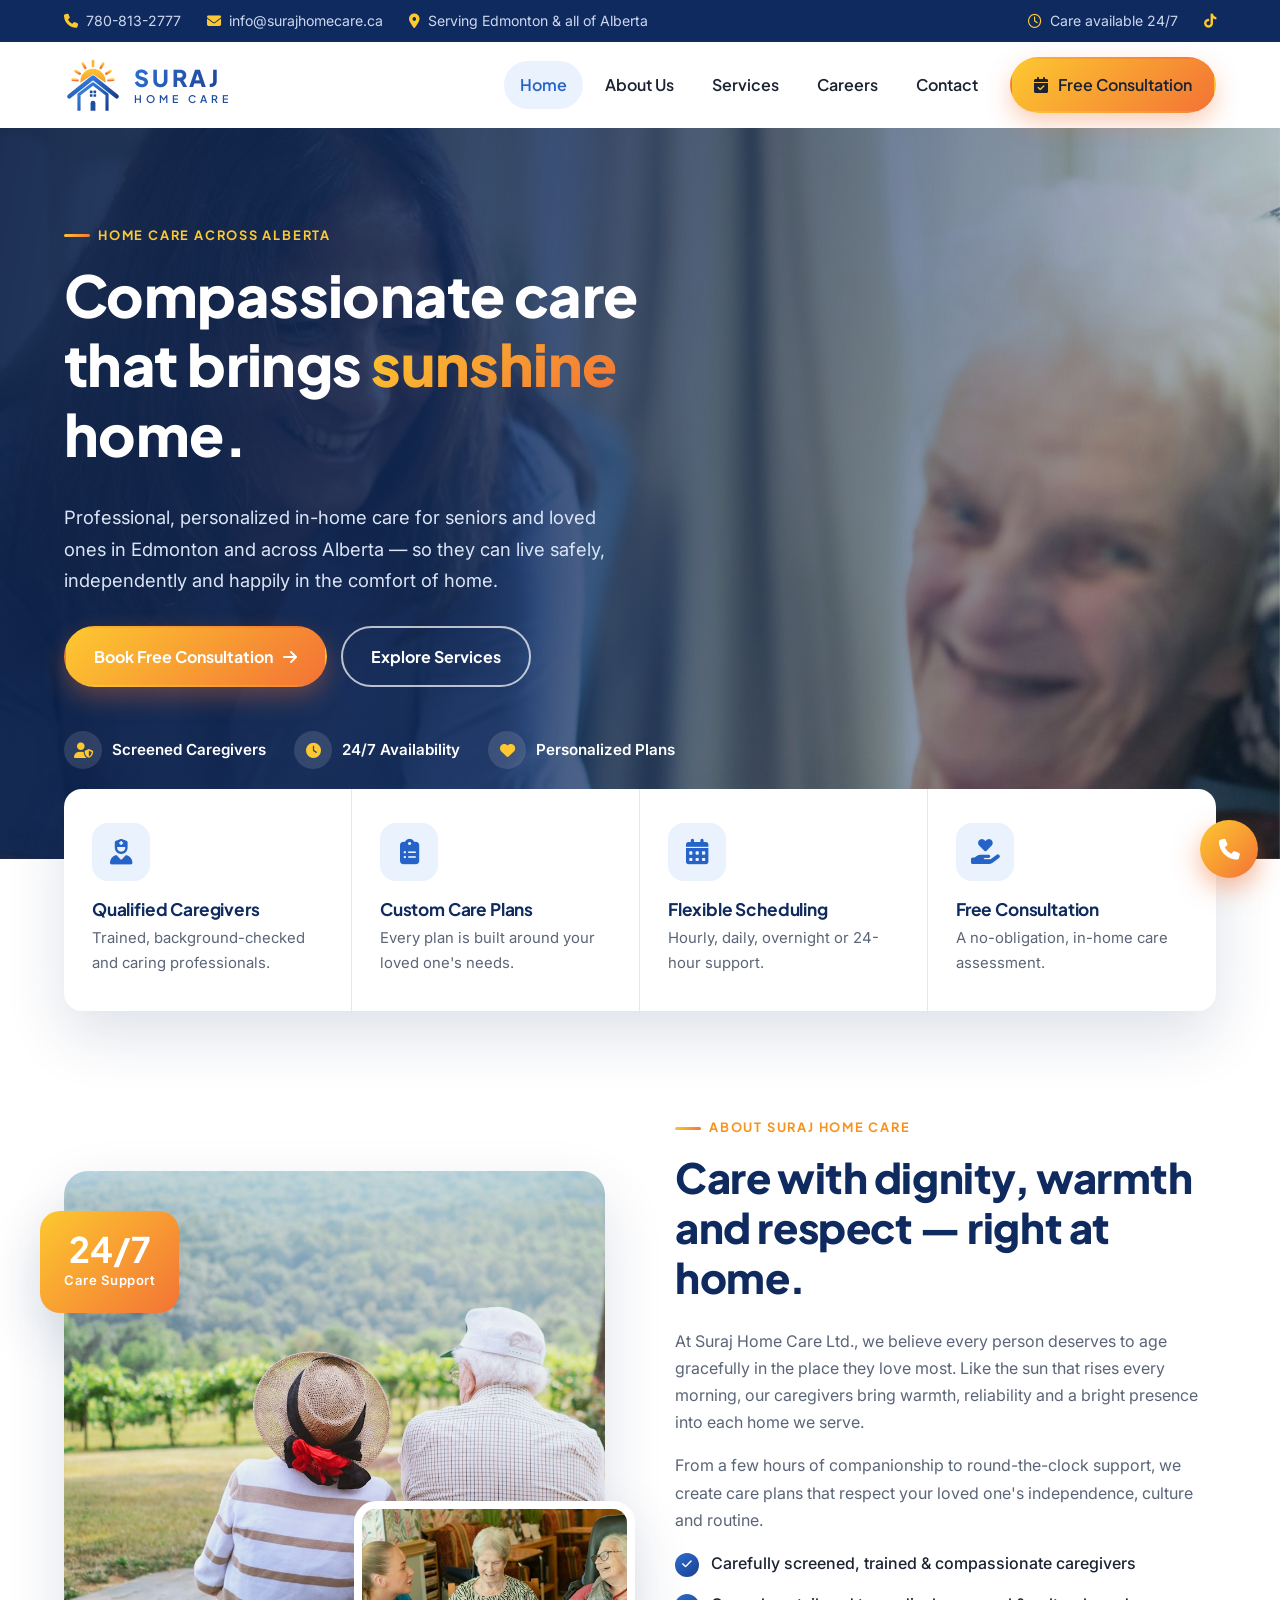
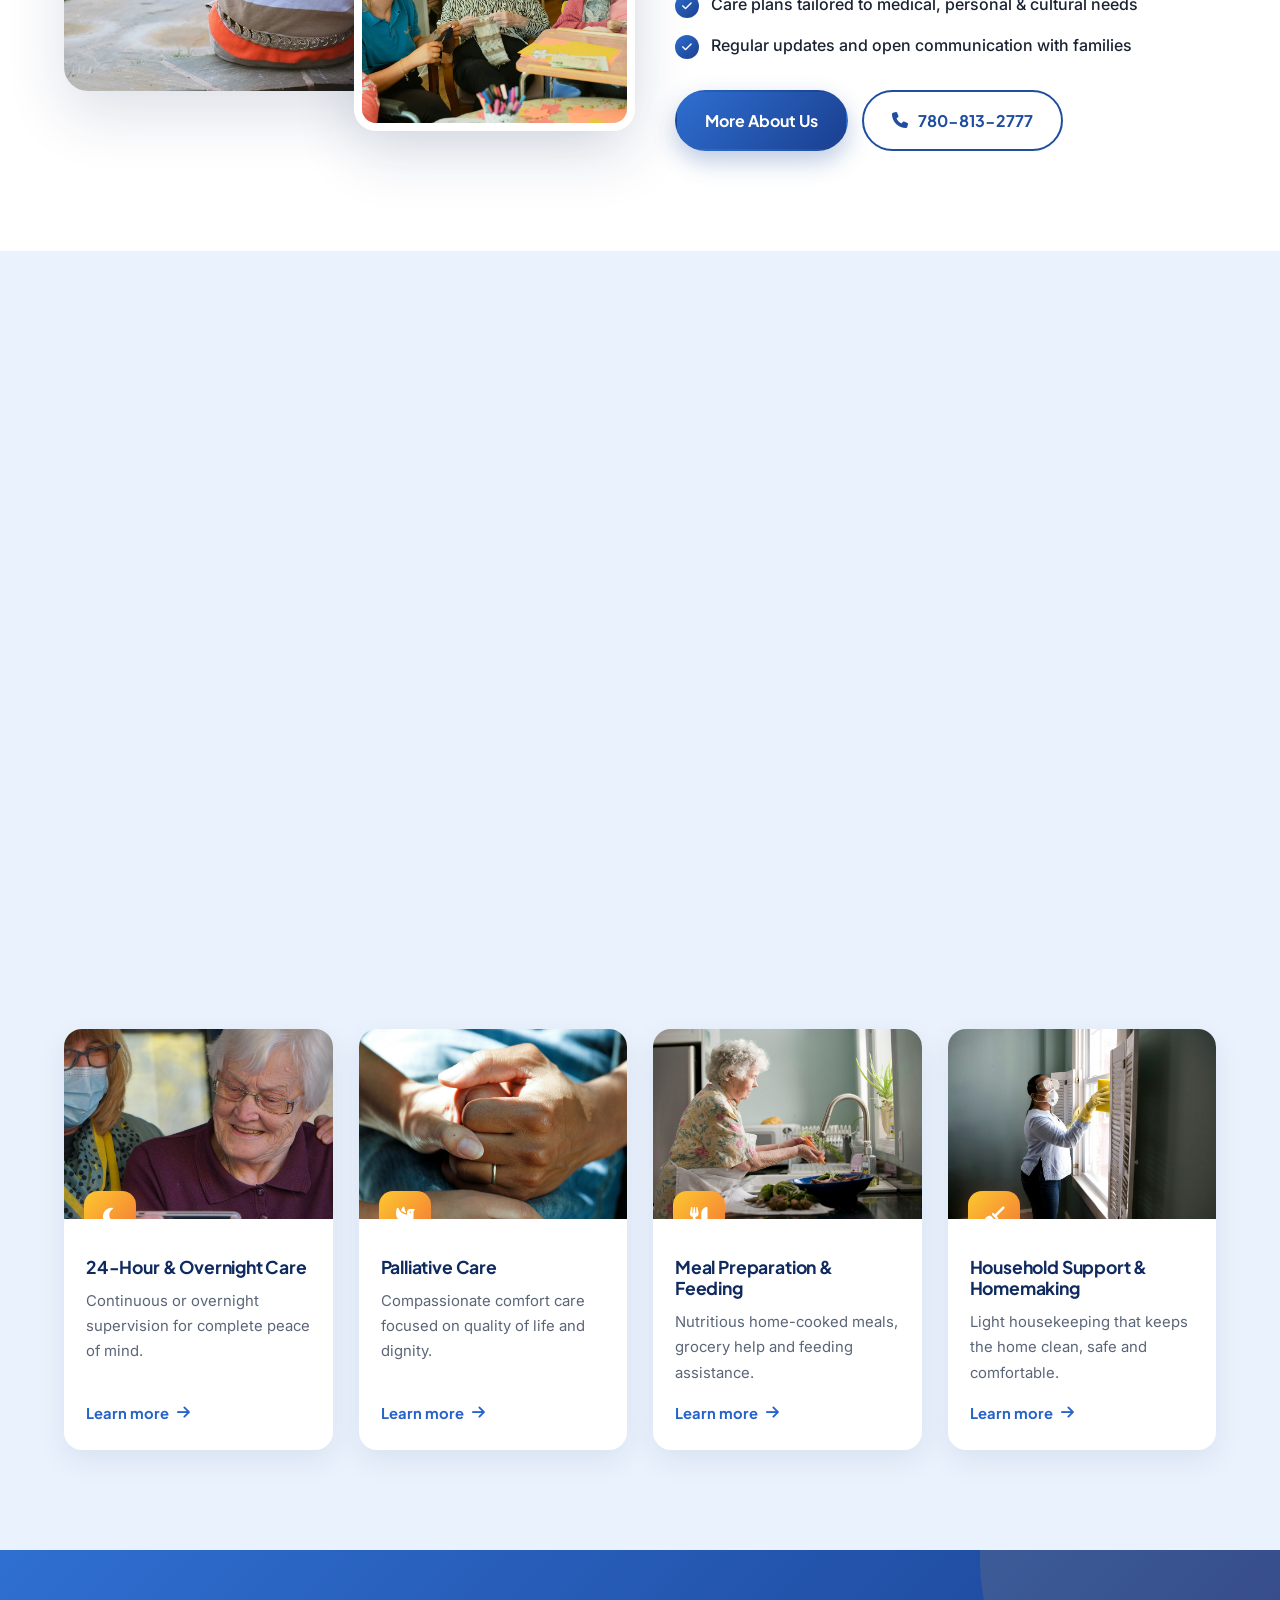
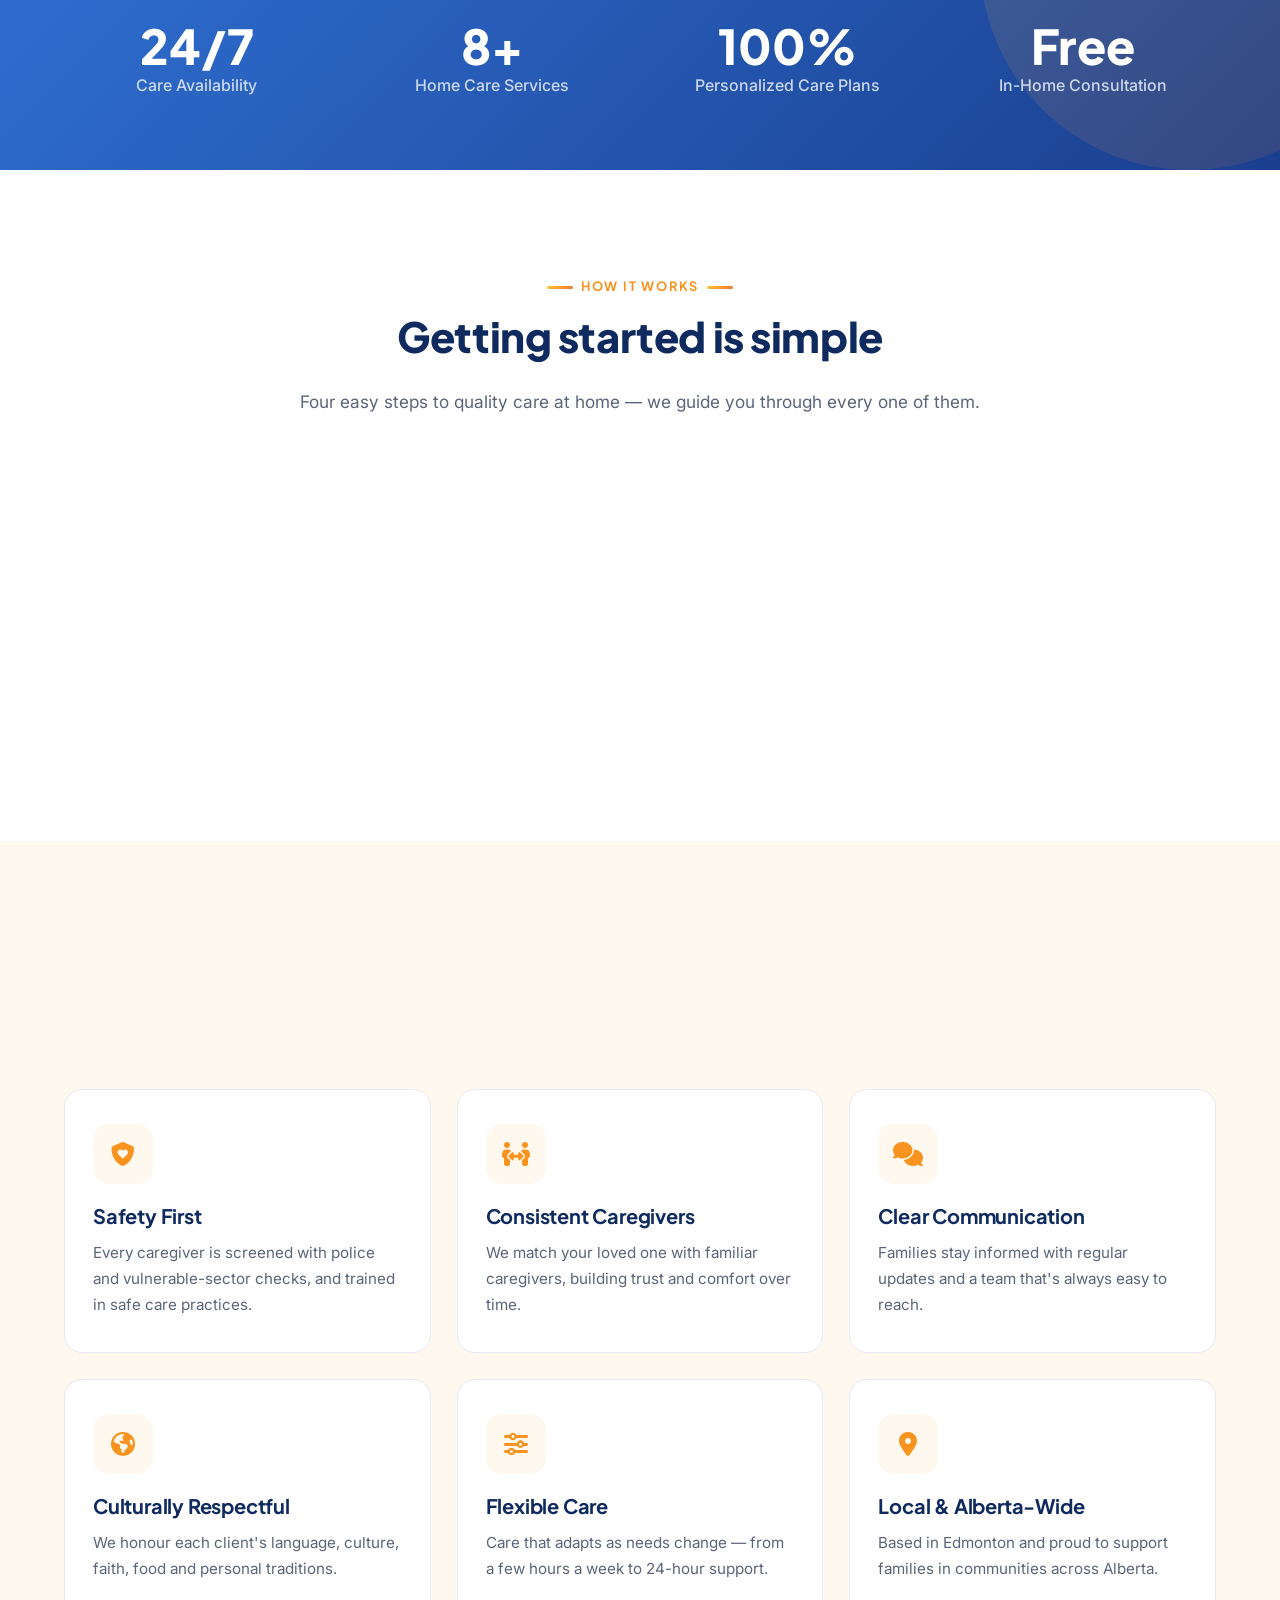
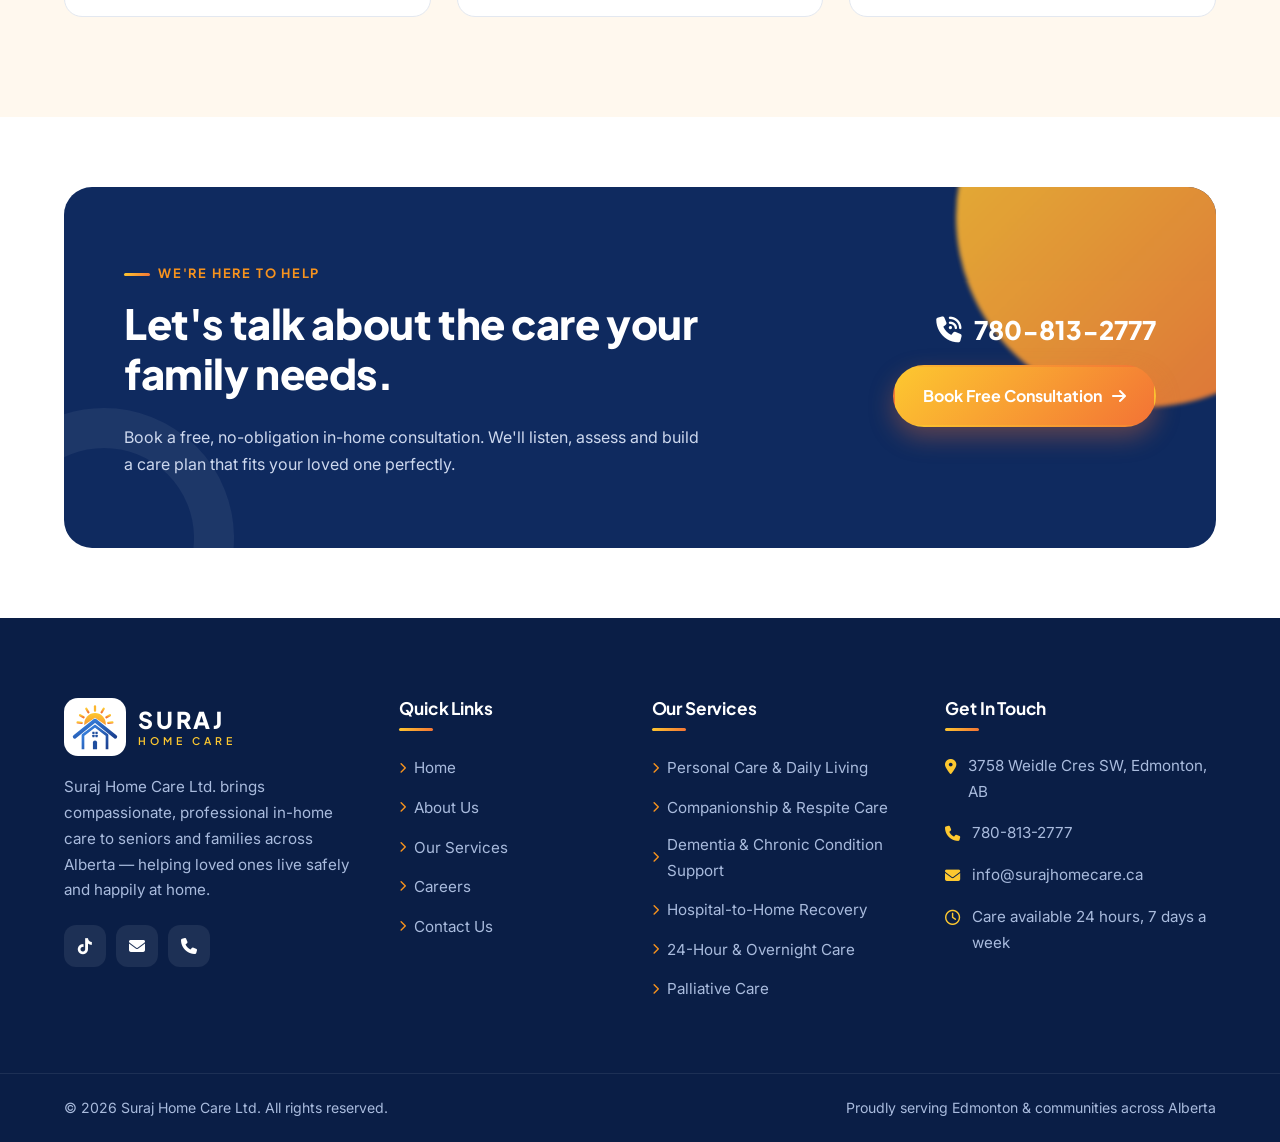
==== index.html @ 62af6d9b "Add Suraj Home Care 5-page static website Home, About, Services, Careers and Contact pages, shared C" ====
<!DOCTYPE html>
<html lang="en">
<head>
  <meta charset="UTF-8">
  <meta name="viewport" content="width=device-width, initial-scale=1.0">
  <title>Suraj Home Care Ltd. | Trusted In-Home Care in Edmonton & Alberta</title>
  <meta name="description" content="Suraj Home Care Ltd. provides compassionate, professional in-home care across Edmonton and Alberta — personal care, companionship, dementia care, overnight care, palliative care and more.">
  <meta name="theme-color" content="#1F4E9E">
  <link rel="icon" type="image/svg+xml" href="images/logo-icon.svg">
  <link rel="preconnect" href="https://fonts.googleapis.com">
  <link rel="preconnect" href="https://fonts.gstatic.com" crossorigin>
  <link href="https://fonts.googleapis.com/css2?family=Inter:wght@400;500;600&family=Plus+Jakarta+Sans:wght@500;600;700;800&display=swap" rel="stylesheet">
  <link rel="stylesheet" href="https://cdnjs.cloudflare.com/ajax/libs/font-awesome/6.5.1/css/all.min.css">
  <link rel="stylesheet" href="css/style.css">
</head>
<body>
<div class="topbar">
  <div class="container">
    <div class="topbar-info">
      <a href="tel:+17808132777"><i class="fa-solid fa-phone"></i> 780-813-2777</a>
      <a href="mailto:info@surajhomecare.ca"><i class="fa-solid fa-envelope"></i> info@surajhomecare.ca</a>
      <span class="topbar-hide"><i class="fa-solid fa-location-dot"></i> Serving Edmonton &amp; all of Alberta</span>
    </div>
    <div class="topbar-info topbar-hide">
      <span><i class="fa-regular fa-clock"></i> Care available 24/7</span>
      <a href="https://www.tiktok.com/@surajhomecare" target="_blank" rel="noopener" aria-label="TikTok"><i class="fa-brands fa-tiktok"></i></a>
    </div>
  </div>
</div>

<header class="header">
  <div class="container">
    <a href="index.html" class="brand" aria-label="Suraj Home Care - Home">
      <img src="images/logo-icon.svg" alt="Suraj Home Care logo">
      <span class="brand-text"><strong>SURAJ</strong><small>HOME CARE</small></span>
    </a>
    <nav class="nav" aria-label="Main navigation">
      <a href="index.html" class="active">Home</a>
      <a href="about.html">About Us</a>
      <a href="services.html">Services</a>
      <a href="careers.html">Careers</a>
      <a href="contact.html">Contact</a>
      <a href="contact.html#consult" class="btn btn-primary"><i class="fa-solid fa-calendar-check"></i> Free Consultation</a>
    </nav>
    <button class="menu-toggle" aria-label="Open menu" aria-expanded="false"><i class="fa-solid fa-bars"></i></button>
  </div>
</header>

<section class="hero">
  <div class="hero-bg" style="background-image:url('images/hero.jpg')"></div>
  <div class="container">
    <div class="hero-content">
      <span class="eyebrow">Home Care Across Alberta</span>
      <h1>Compassionate care that brings <span>sunshine</span> home.</h1>
      <p>Professional, personalized in-home care for seniors and loved ones in Edmonton and across Alberta — so they can live safely, independently and happily in the comfort of home.</p>
      <div class="hero-actions">
        <a href="contact.html#consult" class="btn btn-primary">Book Free Consultation <i class="fa-solid fa-arrow-right"></i></a>
        <a href="services.html" class="btn btn-outline">Explore Services</a>
      </div>
      <div class="hero-badges">
        <div><i class="fa-solid fa-user-shield"></i> Screened Caregivers</div>
        <div><i class="fa-solid fa-clock"></i> 24/7 Availability</div>
        <div><i class="fa-solid fa-heart"></i> Personalized Plans</div>
      </div>
    </div>
  </div>
</section>

<section class="feature-strip">
  <div class="container">
    <div class="feature-grid reveal">
      <div class="feature"><i class="fa-solid fa-user-nurse"></i><h3>Qualified Caregivers</h3><p>Trained, background-checked and caring professionals.</p></div>
      <div class="feature"><i class="fa-solid fa-clipboard-list"></i><h3>Custom Care Plans</h3><p>Every plan is built around your loved one's needs.</p></div>
      <div class="feature"><i class="fa-solid fa-calendar-days"></i><h3>Flexible Scheduling</h3><p>Hourly, daily, overnight or 24-hour support.</p></div>
      <div class="feature"><i class="fa-solid fa-hand-holding-heart"></i><h3>Free Consultation</h3><p>A no-obligation, in-home care assessment.</p></div>
    </div>
  </div>
</section>

<section class="section">
  <div class="container split">
    <div class="split-media reveal">
      <img src="images/about-couple.jpg" alt="Senior couple enjoying time outdoors" loading="lazy">
      <img src="images/companionship.jpg" alt="Caregiver sharing an activity with seniors" class="img-small" loading="lazy">
      <div class="exp-badge"><strong>24/7</strong><span>Care Support</span></div>
    </div>
    <div class="reveal">
      <span class="eyebrow">About Suraj Home Care</span>
      <h2>Care with dignity, warmth and respect — right at home.</h2>
      <p>At Suraj Home Care Ltd., we believe every person deserves to age gracefully in the place they love most. Like the sun that rises every morning, our caregivers bring warmth, reliability and a bright presence into each home we serve.</p>
      <p>From a few hours of companionship to round-the-clock support, we create care plans that respect your loved one's independence, culture and routine.</p>
      <ul class="checklist">
        <li><i class="fa-solid fa-check"></i> Carefully screened, trained &amp; compassionate caregivers</li>
        <li><i class="fa-solid fa-check"></i> Care plans tailored to medical, personal &amp; cultural needs</li>
        <li><i class="fa-solid fa-check"></i> Regular updates and open communication with families</li>
      </ul>
      <div class="split-actions">
        <a href="about.html" class="btn btn-blue">More About Us</a>
        <a href="tel:+17808132777" class="btn btn-ghost"><i class="fa-solid fa-phone"></i> 780-813-2777</a>
      </div>
    </div>
  </div>
</section>

<section class="section bg-sky">
  <div class="container">
    <div class="section-head reveal">
      <span class="eyebrow">What We Offer</span>
      <h2>Complete home care services</h2>
      <p>Whatever stage of life or level of support your family needs, our team provides professional, heartfelt care across Alberta.</p>
    </div>
    <div class="services-grid">
      <article class="service-card reveal">
        <div class="thumb"><img src="images/personal-care.jpg" alt="Personal Care &amp; Daily Living" loading="lazy"><span class="icon"><i class="fa-solid fa-hand-holding-heart"></i></span></div>
        <div class="body">
          <h3>Personal Care &amp; Daily Living</h3>
          <p>Respectful help with bathing, dressing, grooming, mobility and everyday routines.</p>
          <a href="services.html#personal-care" class="link-arrow">Learn more <i class="fa-solid fa-arrow-right"></i></a>
        </div>
      </article>
      <article class="service-card reveal">
        <div class="thumb"><img src="images/companionship.jpg" alt="Companionship &amp; Respite Care" loading="lazy"><span class="icon"><i class="fa-solid fa-people-roof"></i></span></div>
        <div class="body">
          <h3>Companionship &amp; Respite Care</h3>
          <p>Warm, friendly company for seniors and scheduled breaks for family caregivers.</p>
          <a href="services.html#companionship" class="link-arrow">Learn more <i class="fa-solid fa-arrow-right"></i></a>
        </div>
      </article>
      <article class="service-card reveal">
        <div class="thumb"><img src="images/dementia-care.jpg" alt="Dementia &amp; Chronic Condition Support" loading="lazy"><span class="icon"><i class="fa-solid fa-brain"></i></span></div>
        <div class="body">
          <h3>Dementia &amp; Chronic Condition Support</h3>
          <p>Structured, patient support for memory loss and ongoing illnesses.</p>
          <a href="services.html#dementia-care" class="link-arrow">Learn more <i class="fa-solid fa-arrow-right"></i></a>
        </div>
      </article>
      <article class="service-card reveal">
        <div class="thumb"><img src="images/hospital-to-home.jpg" alt="Hospital-to-Home Recovery" loading="lazy"><span class="icon"><i class="fa-solid fa-house-medical"></i></span></div>
        <div class="body">
          <h3>Hospital-to-Home Recovery</h3>
          <p>A safe, supported transition home after a hospital stay or surgery.</p>
          <a href="services.html#hospital-to-home" class="link-arrow">Learn more <i class="fa-solid fa-arrow-right"></i></a>
        </div>
      </article>
      <article class="service-card reveal">
        <div class="thumb"><img src="images/overnight-care.jpg" alt="24-Hour &amp; Overnight Care" loading="lazy"><span class="icon"><i class="fa-solid fa-moon"></i></span></div>
        <div class="body">
          <h3>24-Hour &amp; Overnight Care</h3>
          <p>Continuous or overnight supervision for complete peace of mind.</p>
          <a href="services.html#overnight-care" class="link-arrow">Learn more <i class="fa-solid fa-arrow-right"></i></a>
        </div>
      </article>
      <article class="service-card reveal">
        <div class="thumb"><img src="images/palliative-care.jpg" alt="Palliative Care" loading="lazy"><span class="icon"><i class="fa-solid fa-dove"></i></span></div>
        <div class="body">
          <h3>Palliative Care</h3>
          <p>Compassionate comfort care focused on quality of life and dignity.</p>
          <a href="services.html#palliative-care" class="link-arrow">Learn more <i class="fa-solid fa-arrow-right"></i></a>
        </div>
      </article>
      <article class="service-card reveal">
        <div class="thumb"><img src="images/meal-preparation.jpg" alt="Meal Preparation &amp; Feeding" loading="lazy"><span class="icon"><i class="fa-solid fa-utensils"></i></span></div>
        <div class="body">
          <h3>Meal Preparation &amp; Feeding</h3>
          <p>Nutritious home-cooked meals, grocery help and feeding assistance.</p>
          <a href="services.html#meal-preparation" class="link-arrow">Learn more <i class="fa-solid fa-arrow-right"></i></a>
        </div>
      </article>
      <article class="service-card reveal">
        <div class="thumb"><img src="images/homemaking.jpg" alt="Household Support &amp; Homemaking" loading="lazy"><span class="icon"><i class="fa-solid fa-broom"></i></span></div>
        <div class="body">
          <h3>Household Support &amp; Homemaking</h3>
          <p>Light housekeeping that keeps the home clean, safe and comfortable.</p>
          <a href="services.html#homemaking" class="link-arrow">Learn more <i class="fa-solid fa-arrow-right"></i></a>
        </div>
      </article>
    </div>
  </div>
</section>

<section class="section-sm stats">
  <div class="container stats-grid">
    <div class="stat reveal"><strong data-count="24" data-suffix="/7">24/7</strong><span>Care Availability</span></div>
    <div class="stat reveal"><strong data-count="8" data-suffix="+">8+</strong><span>Home Care Services</span></div>
    <div class="stat reveal"><strong data-count="100" data-suffix="%">100%</strong><span>Personalized Care Plans</span></div>
    <div class="stat reveal"><strong>Free</strong><span>In-Home Consultation</span></div>
  </div>
</section>

<section class="section">
  <div class="container">
    <div class="section-head reveal">
      <span class="eyebrow">How It Works</span>
      <h2>Getting started is simple</h2>
      <p>Four easy steps to quality care at home — we guide you through every one of them.</p>
    </div>
    <div class="steps">
      <div class="step reveal"><i class="fa-solid fa-phone-volume"></i><h3>Contact Us</h3><p>Call or send a message. We'll answer your questions and learn about your needs.</p></div>
      <div class="step reveal"><i class="fa-solid fa-house-user"></i><h3>Free Assessment</h3><p>We visit your home for a free consultation and care needs assessment.</p></div>
      <div class="step reveal"><i class="fa-solid fa-file-medical"></i><h3>Personal Care Plan</h3><p>We design a plan and match a caregiver who suits your loved one.</p></div>
      <div class="step reveal"><i class="fa-solid fa-heart-pulse"></i><h3>Care Begins</h3><p>Care starts on your schedule, with ongoing check-ins and updates.</p></div>
    </div>
  </div>
</section>

<section class="section bg-cream">
  <div class="container">
    <div class="section-head reveal">
      <span class="eyebrow">Why Families Choose Us</span>
      <h2>Our promise to every family</h2>
    </div>
    <div class="card-grid">
      <div class="value-card reveal"><i class="fa-solid fa-shield-heart"></i><h3>Safety First</h3><p>Every caregiver is screened with police and vulnerable-sector checks, and trained in safe care practices.</p></div>
      <div class="value-card reveal"><i class="fa-solid fa-people-arrows"></i><h3>Consistent Caregivers</h3><p>We match your loved one with familiar caregivers, building trust and comfort over time.</p></div>
      <div class="value-card reveal"><i class="fa-solid fa-comments"></i><h3>Clear Communication</h3><p>Families stay informed with regular updates and a team that's always easy to reach.</p></div>
      <div class="value-card reveal"><i class="fa-solid fa-earth-americas"></i><h3>Culturally Respectful</h3><p>We honour each client's language, culture, faith, food and personal traditions.</p></div>
      <div class="value-card reveal"><i class="fa-solid fa-sliders"></i><h3>Flexible Care</h3><p>Care that adapts as needs change — from a few hours a week to 24-hour support.</p></div>
      <div class="value-card reveal"><i class="fa-solid fa-location-dot"></i><h3>Local &amp; Alberta-Wide</h3><p>Based in Edmonton and proud to support families in communities across Alberta.</p></div>
    </div>
  </div>
</section>

<section class="section-sm">
  <div class="container">
    <div class="cta reveal">
      <div>
        <span class="eyebrow">We're here to help</span>
        <h2>Let's talk about the care your family needs.</h2>
        <p>Book a free, no-obligation in-home consultation. We'll listen, assess and build a care plan that fits your loved one perfectly.</p>
      </div>
      <div class="cta-actions">
        <a href="tel:+17808132777" class="cta-phone"><i class="fa-solid fa-phone-volume"></i> 780-813-2777</a>
        <a href="contact.html#consult" class="btn btn-primary">Book Free Consultation <i class="fa-solid fa-arrow-right"></i></a>
      </div>
    </div>
  </div>
</section>

<footer class="footer">
  <div class="container footer-grid">
    <div>
      <a href="index.html" class="brand">
        <img src="images/logo-icon.svg" alt="Suraj Home Care logo">
        <span class="brand-text"><strong>SURAJ</strong><small>HOME CARE</small></span>
      </a>
      <p>Suraj Home Care Ltd. brings compassionate, professional in-home care to seniors and families across Alberta — helping loved ones live safely and happily at home.</p>
      <div class="socials">
        <a href="https://www.tiktok.com/@surajhomecare" target="_blank" rel="noopener" aria-label="Follow us on TikTok"><i class="fa-brands fa-tiktok"></i></a>
        <a href="mailto:info@surajhomecare.ca" aria-label="Email us"><i class="fa-solid fa-envelope"></i></a>
        <a href="tel:+17808132777" aria-label="Call us"><i class="fa-solid fa-phone"></i></a>
      </div>
    </div>
    <div>
      <h4>Quick Links</h4>
      <ul class="footer-links">
        <li><a href="index.html"><i class="fa-solid fa-chevron-right"></i> Home</a></li>
        <li><a href="about.html"><i class="fa-solid fa-chevron-right"></i> About Us</a></li>
        <li><a href="services.html"><i class="fa-solid fa-chevron-right"></i> Our Services</a></li>
        <li><a href="careers.html"><i class="fa-solid fa-chevron-right"></i> Careers</a></li>
        <li><a href="contact.html"><i class="fa-solid fa-chevron-right"></i> Contact Us</a></li>
      </ul>
    </div>
    <div>
      <h4>Our Services</h4>
      <ul class="footer-links">
          <li><a href="services.html#personal-care"><i class="fa-solid fa-chevron-right"></i> Personal Care &amp; Daily Living</a></li>
          <li><a href="services.html#companionship"><i class="fa-solid fa-chevron-right"></i> Companionship &amp; Respite Care</a></li>
          <li><a href="services.html#dementia-care"><i class="fa-solid fa-chevron-right"></i> Dementia &amp; Chronic Condition Support</a></li>
          <li><a href="services.html#hospital-to-home"><i class="fa-solid fa-chevron-right"></i> Hospital-to-Home Recovery</a></li>
          <li><a href="services.html#overnight-care"><i class="fa-solid fa-chevron-right"></i> 24-Hour &amp; Overnight Care</a></li>
          <li><a href="services.html#palliative-care"><i class="fa-solid fa-chevron-right"></i> Palliative Care</a></li>
      </ul>
    </div>
    <div>
      <h4>Get In Touch</h4>
      <ul class="footer-contact">
        <li><i class="fa-solid fa-location-dot"></i><span>3758 Weidle Cres SW, Edmonton, AB</span></li>
        <li><i class="fa-solid fa-phone"></i><a href="tel:+17808132777">780-813-2777</a></li>
        <li><i class="fa-solid fa-envelope"></i><a href="mailto:info@surajhomecare.ca">info@surajhomecare.ca</a></li>
        <li><i class="fa-regular fa-clock"></i><span>Care available 24 hours, 7 days a week</span></li>
      </ul>
    </div>
  </div>
  <div class="footer-bottom">
    <div class="container">
      <span>&copy; <span data-year>2026</span> Suraj Home Care Ltd. All rights reserved.</span>
      <span>Proudly serving Edmonton &amp; communities across Alberta</span>
    </div>
  </div>
</footer>

<a href="tel:+17808132777" class="float-call" aria-label="Call Suraj Home Care"><i class="fa-solid fa-phone"></i></a>
<button class="to-top" aria-label="Back to top"><i class="fa-solid fa-arrow-up"></i></button>
<script src="js/main.js"></script>
</body>
</html>
---- css/style.css ----
/* ==========================================================
   Suraj Home Care Ltd. — Main Stylesheet
   ========================================================== */
:root {
  --navy: #0F2A5F;
  --blue: #1F4E9E;
  --blue-600: #2563C9;
  --blue-400: #3B8BEB;
  --sky: #EAF2FD;
  --sun: #F7931E;
  --sun-light: #FDC830;
  --cream: #FFF8EE;
  --ink: #1B2333;
  --muted: #5B6578;
  --line: #E3E8F0;
  --white: #ffffff;
  --radius: 18px;
  --radius-sm: 10px;
  --shadow: 0 10px 30px rgba(15, 42, 95, .08);
  --shadow-lg: 0 24px 60px rgba(15, 42, 95, .14);
  --grad-blue: linear-gradient(135deg, #2F6FD1 0%, #1A3F8F 100%);
  --grad-sun: linear-gradient(135deg, #FDC830 0%, #F37335 100%);
  --font-head: "Plus Jakarta Sans", "Segoe UI", system-ui, sans-serif;
  --font-body: "Inter", "Segoe UI", system-ui, sans-serif;
  --container: 1200px;
}

*, *::before, *::after { box-sizing: border-box; }
html { scroll-behavior: smooth; }
body {
  margin: 0;
  font-family: var(--font-body);
  font-size: 16px;
  line-height: 1.7;
  color: var(--ink);
  background: var(--white);
  -webkit-font-smoothing: antialiased;
  overflow-x: hidden;
}
img { max-width: 100%; display: block; }
a { color: var(--blue-600); text-decoration: none; transition: color .2s; }
a:hover { color: var(--sun); }
h1, h2, h3, h4 { font-family: var(--font-head); color: var(--navy); line-height: 1.2; margin: 0 0 .6em; letter-spacing: -.01em; }
h1 { font-size: clamp(2.2rem, 5vw, 3.6rem); font-weight: 800; }
h2 { font-size: clamp(1.8rem, 3.5vw, 2.6rem); font-weight: 800; }
h3 { font-size: 1.25rem; font-weight: 700; }
p { margin: 0 0 1em; color: var(--muted); }
ul { padding: 0; margin: 0; list-style: none; }

.container { width: 100%; max-width: var(--container); margin: 0 auto; padding: 0 24px; }
.section { padding: 100px 0; }
.section-sm { padding: 70px 0; }
.bg-sky { background: var(--sky); }
.bg-cream { background: var(--cream); }
.text-center { text-align: center; }

.eyebrow {
  display: inline-flex; align-items: center; gap: 8px;
  font-family: var(--font-head); font-weight: 700; font-size: .8rem;
  letter-spacing: .14em; text-transform: uppercase; color: var(--sun);
  margin-bottom: 14px;
}
.eyebrow::before { content: ""; width: 26px; height: 3px; border-radius: 3px; background: var(--grad-sun); }
.section-head { max-width: 720px; margin: 0 auto 56px; text-align: center; }
.section-head .eyebrow::after { content: ""; width: 26px; height: 3px; border-radius: 3px; background: var(--grad-sun); }
.section-head p { font-size: 1.08rem; }

/* ---------- Buttons ---------- */
.btn {
  display: inline-flex; align-items: center; justify-content: center; gap: 10px;
  font-family: var(--font-head); font-weight: 700; font-size: 1rem;
  padding: 15px 28px; border-radius: 50px; border: 2px solid transparent;
  cursor: pointer; transition: transform .2s, box-shadow .2s, background .2s, color .2s;
  white-space: nowrap;
}
.btn:hover { transform: translateY(-2px); }
.btn-primary { background: var(--grad-sun); color: #fff; box-shadow: 0 10px 24px rgba(243, 115, 53, .35); }
.btn-primary:hover { color: #fff; box-shadow: 0 14px 30px rgba(243, 115, 53, .45); }
.btn-blue { background: var(--grad-blue); color: #fff; box-shadow: 0 10px 24px rgba(31, 78, 158, .3); }
.btn-blue:hover { color: #fff; }
.btn-outline { border-color: rgba(255,255,255,.7); color: #fff; }
.btn-outline:hover { background: #fff; color: var(--navy); }
.btn-ghost { border-color: var(--blue); color: var(--blue); }
.btn-ghost:hover { background: var(--blue); color: #fff; }

/* ---------- Top bar ---------- */
.topbar { background: var(--navy); color: #cdd8ee; font-size: .88rem; }
.topbar .container { display: flex; justify-content: space-between; align-items: center; min-height: 42px; gap: 16px; }
.topbar a { color: #cdd8ee; }
.topbar a:hover { color: var(--sun-light); }
.topbar-info { display: flex; gap: 26px; flex-wrap: wrap; }
.topbar-info span, .topbar-info a { display: inline-flex; align-items: center; gap: 8px; }
.topbar i { color: var(--sun-light); }

/* ---------- Header ---------- */
.header { position: sticky; top: 0; z-index: 100; background: rgba(255,255,255,.96); backdrop-filter: blur(10px); transition: box-shadow .3s; }
.header.scrolled { box-shadow: 0 6px 24px rgba(15, 42, 95, .08); }
.header .container { display: flex; align-items: center; justify-content: space-between; height: 86px; gap: 20px; }
.brand { display: flex; align-items: center; gap: 12px; }
.brand img { width: 58px; height: 54px; }
.brand-text { display: flex; flex-direction: column; line-height: 1; }
.brand-text strong { font-family: var(--font-head); font-weight: 800; font-size: 1.45rem; letter-spacing: .12em; background: var(--grad-blue); -webkit-background-clip: text; background-clip: text; color: transparent; }
.brand-text small { font-family: var(--font-head); font-weight: 600; font-size: .66rem; letter-spacing: .38em; color: var(--blue); margin-top: 5px; }

.nav { display: flex; align-items: center; gap: 6px; }
.nav a { font-family: var(--font-head); font-weight: 600; color: var(--ink); padding: 10px 16px; border-radius: 40px; position: relative; }
.nav a:hover { color: var(--blue-600); }
.nav a.active { color: var(--blue-600); background: var(--sky); }
.nav .btn { margin-left: 10px; padding: 12px 22px; }
.nav .btn:hover { color: #fff; }
.menu-toggle { display: none; background: none; border: 0; width: 46px; height: 46px; border-radius: 12px; cursor: pointer; color: var(--navy); font-size: 1.4rem; }

/* ---------- Hero ---------- */
.hero { position: relative; min-height: 680px; display: flex; align-items: center; color: #fff; overflow: hidden; }
.hero-bg { position: absolute; inset: 0; background-size: cover; background-position: center 30%; transform: scale(1.05); animation: heroZoom 18s ease-out forwards; }
@keyframes heroZoom { to { transform: scale(1); } }
.hero::after { content: ""; position: absolute; inset: 0; background: linear-gradient(100deg, rgba(10, 30, 70, .92) 0%, rgba(15, 42, 95, .78) 42%, rgba(15, 42, 95, .15) 100%); }
.hero .container { position: relative; z-index: 2; }
.hero-content { max-width: 640px; padding: 90px 0; }
.hero h1 { color: #fff; }
.hero h1 span { background: var(--grad-sun); -webkit-background-clip: text; background-clip: text; color: transparent; }
.hero p { color: #dbe5f7; font-size: 1.15rem; max-width: 560px; }
.hero .eyebrow { color: var(--sun-light); }
.hero-actions { display: flex; gap: 14px; flex-wrap: wrap; margin-top: 30px; }
.hero-badges { display: flex; gap: 28px; flex-wrap: wrap; margin-top: 44px; }
.hero-badges div { display: flex; align-items: center; gap: 10px; font-weight: 600; color: #fff; font-size: .95rem; }
.hero-badges i { width: 38px; height: 38px; border-radius: 50%; display: grid; place-items: center; background: rgba(255,255,255,.12); color: var(--sun-light); }

/* ---------- Page banner ---------- */
.page-banner { position: relative; padding: 120px 0 100px; color: #fff; text-align: center; overflow: hidden; }
.page-banner .hero-bg { animation: none; transform: none; }
.page-banner::after { content: ""; position: absolute; inset: 0; background: linear-gradient(135deg, rgba(10, 30, 70, .9), rgba(31, 78, 158, .75)); }
.page-banner .container { position: relative; z-index: 2; }
.page-banner h1 { color: #fff; margin-bottom: 14px; }
.page-banner p { color: #dbe5f7; max-width: 640px; margin: 0 auto; font-size: 1.1rem; }
.crumbs { display: inline-flex; gap: 10px; margin-top: 22px; padding: 8px 20px; border-radius: 40px; background: rgba(255,255,255,.1); font-size: .9rem; color: #dbe5f7; }
.crumbs a { color: var(--sun-light); }

/* ---------- Feature strip ---------- */
.feature-strip { margin-top: -70px; position: relative; z-index: 5; }
.feature-grid { display: grid; grid-template-columns: repeat(4, 1fr); background: #fff; border-radius: var(--radius); box-shadow: var(--shadow-lg); overflow: hidden; }
.feature { padding: 34px 28px; border-right: 1px solid var(--line); transition: background .3s; }
.feature:last-child { border-right: 0; }
.feature:hover { background: var(--sky); }
.feature i { font-size: 1.6rem; width: 58px; height: 58px; border-radius: 16px; display: grid; place-items: center; background: var(--sky); color: var(--blue-600); margin-bottom: 18px; transition: .3s; }
.feature:hover i { background: var(--grad-sun); color: #fff; }
.feature h3 { font-size: 1.08rem; margin-bottom: 6px; }
.feature p { font-size: .93rem; margin: 0; }

/* ---------- Split / about ---------- */
.split { display: grid; grid-template-columns: 1fr 1fr; gap: 70px; align-items: center; }
.split-media { position: relative; }
.split-media img { border-radius: 24px; width: 100%; height: 520px; object-fit: cover; box-shadow: var(--shadow-lg); }
.split-media .img-small { position: absolute; right: -30px; bottom: -40px; width: 52%; height: 230px; border: 8px solid #fff; border-radius: 22px; }
.exp-badge { position: absolute; left: -24px; top: 40px; background: var(--grad-sun); color: #fff; border-radius: 20px; padding: 20px 24px; box-shadow: var(--shadow-lg); text-align: center; }
.exp-badge strong { display: block; font-family: var(--font-head); font-size: 2.2rem; line-height: 1; }
.exp-badge span { font-size: .82rem; font-weight: 600; letter-spacing: .04em; }
.checklist li { display: flex; gap: 12px; align-items: flex-start; margin-bottom: 14px; color: var(--ink); font-weight: 500; }
.checklist i { color: #fff; background: var(--grad-blue); width: 24px; height: 24px; min-width: 24px; border-radius: 50%; display: grid; place-items: center; font-size: .7rem; margin-top: 3px; }
.split-actions { display: flex; gap: 14px; flex-wrap: wrap; margin-top: 30px; }

/* ---------- Service cards ---------- */
.services-grid { display: grid; grid-template-columns: repeat(4, 1fr); gap: 26px; }
.service-card { background: #fff; border-radius: var(--radius); overflow: hidden; box-shadow: var(--shadow); transition: transform .35s, box-shadow .35s; display: flex; flex-direction: column; }
.service-card:hover { transform: translateY(-8px); box-shadow: var(--shadow-lg); }
.service-card .thumb { position: relative; height: 190px; overflow: hidden; }
.service-card .thumb img { width: 100%; height: 100%; object-fit: cover; transition: transform .6s; }
.service-card:hover .thumb img { transform: scale(1.08); }
.service-card .icon { position: absolute; left: 20px; bottom: -24px; width: 52px; height: 52px; border-radius: 14px; background: var(--grad-sun); color: #fff; display: grid; place-items: center; font-size: 1.25rem; box-shadow: 0 8px 20px rgba(243, 115, 53, .4); }
.service-card .body { padding: 38px 22px 24px; flex: 1; display: flex; flex-direction: column; }
.service-card h3 { font-size: 1.1rem; }
.service-card p { font-size: .93rem; flex: 1; }
.link-arrow { font-family: var(--font-head); font-weight: 700; font-size: .92rem; display: inline-flex; align-items: center; gap: 8px; }
.link-arrow i { transition: transform .2s; }
.link-arrow:hover i { transform: translateX(4px); }

/* ---------- Detailed services ---------- */
.service-detail { display: grid; grid-template-columns: 1fr 1fr; gap: 60px; align-items: center; padding: 60px 0; border-bottom: 1px solid var(--line); scroll-margin-top: 110px; }
.service-detail:last-child { border-bottom: 0; }
.service-detail:nth-child(even) .sd-media { order: 2; }
.sd-media img { width: 100%; height: 400px; object-fit: cover; border-radius: 22px; box-shadow: var(--shadow-lg); }
.sd-num { font-family: var(--font-head); font-weight: 800; font-size: .85rem; color: var(--sun); letter-spacing: .12em; }
.sd-icon { width: 60px; height: 60px; border-radius: 16px; background: var(--sky); color: var(--blue-600); display: grid; place-items: center; font-size: 1.5rem; margin: 10px 0 18px; }
.two-col { display: grid; grid-template-columns: 1fr 1fr; gap: 4px 20px; margin-top: 18px; }
.two-col li { font-size: .95rem; }
.service-nav { display: flex; flex-wrap: wrap; gap: 10px; justify-content: center; }
.service-nav a { padding: 10px 18px; border-radius: 40px; background: #fff; border: 1px solid var(--line); color: var(--navy); font-weight: 600; font-size: .9rem; font-family: var(--font-head); }
.service-nav a:hover { border-color: var(--sun); color: var(--sun); }

/* ---------- Steps ---------- */
.steps { display: grid; grid-template-columns: repeat(4, 1fr); gap: 26px; counter-reset: step; }
.step { position: relative; background: #fff; padding: 36px 26px 30px; border-radius: var(--radius); box-shadow: var(--shadow); text-align: center; }
.step::before { counter-increment: step; content: "0" counter(step); position: absolute; top: 18px; right: 22px; font-family: var(--font-head); font-weight: 800; font-size: 2.4rem; color: var(--sky); line-height: 1; }
.step i { width: 70px; height: 70px; border-radius: 50%; background: var(--grad-blue); color: #fff; display: grid; place-items: center; font-size: 1.5rem; margin: 0 auto 20px; box-shadow: 0 10px 24px rgba(31, 78, 158, .3); }
.step p { font-size: .94rem; margin: 0; }

/* ---------- Stats ---------- */
.stats { background: var(--grad-blue); color: #fff; position: relative; overflow: hidden; }
.stats::before { content: ""; position: absolute; width: 420px; height: 420px; border-radius: 50%; background: var(--grad-sun); opacity: .12; top: -200px; right: -120px; }
.stats-grid { display: grid; grid-template-columns: repeat(4, 1fr); gap: 30px; text-align: center; position: relative; }
.stat strong { display: block; font-family: var(--font-head); font-size: 3rem; font-weight: 800; line-height: 1.1; color: #fff; }
.stat span { color: #cdd8ee; font-weight: 500; }

/* ---------- Testimonials ---------- */
.testi-grid { display: grid; grid-template-columns: repeat(3, 1fr); gap: 26px; }
.testi { background: #fff; border-radius: var(--radius); padding: 34px 30px; box-shadow: var(--shadow); position: relative; }
.testi .quote { position: absolute; top: 26px; right: 28px; font-size: 2.4rem; color: var(--sky); }
.stars { color: var(--sun); margin-bottom: 14px; letter-spacing: 2px; }
.testi p { color: var(--ink); font-style: italic; }
.testi-person { display: flex; align-items: center; gap: 14px; margin-top: 20px; }
.avatar { width: 50px; height: 50px; border-radius: 50%; background: var(--grad-blue); color: #fff; display: grid; place-items: center; font-family: var(--font-head); font-weight: 700; }
.testi-person strong { display: block; font-family: var(--font-head); color: var(--navy); }
.testi-person small { color: var(--muted); }

/* ---------- CTA ---------- */
.cta { position: relative; border-radius: 28px; overflow: hidden; padding: 70px 60px; background: var(--navy); color: #fff; display: grid; grid-template-columns: 1.4fr 1fr; gap: 40px; align-items: center; }
.cta::before { content: ""; position: absolute; width: 380px; height: 380px; border-radius: 50%; background: var(--grad-sun); opacity: .9; right: -120px; top: -160px; filter: blur(2px); }
.cta::after { content: ""; position: absolute; width: 260px; height: 260px; border-radius: 50%; border: 40px solid rgba(255,255,255,.06); left: -90px; bottom: -120px; }
.cta > * { position: relative; z-index: 2; }
.cta h2 { color: #fff; }
.cta p { color: #cdd8ee; margin: 0; }
.cta-actions { display: flex; flex-direction: column; gap: 14px; align-items: flex-end; }
.cta-phone { font-family: var(--font-head); font-size: 1.6rem; font-weight: 800; color: #fff; display: flex; align-items: center; gap: 12px; }
.cta-phone:hover { color: var(--sun-light); }

/* ---------- Values / cards ---------- */
.card-grid { display: grid; grid-template-columns: repeat(3, 1fr); gap: 26px; }
.value-card { background: #fff; border: 1px solid var(--line); border-radius: var(--radius); padding: 34px 28px; transition: .3s; }
.value-card:hover { border-color: transparent; box-shadow: var(--shadow-lg); transform: translateY(-6px); }
.value-card i { font-size: 1.5rem; width: 60px; height: 60px; border-radius: 16px; display: grid; place-items: center; background: var(--cream); color: var(--sun); margin-bottom: 20px; }
.value-card p { margin: 0; font-size: .95rem; }

.mv-grid { display: grid; grid-template-columns: 1fr 1fr; gap: 26px; }
.mv-card { border-radius: var(--radius); padding: 44px 40px; color: #fff; background: var(--grad-blue); }
.mv-card.sun { background: var(--grad-sun); }
.mv-card h3 { color: #fff; font-size: 1.5rem; display: flex; align-items: center; gap: 14px; }
.mv-card p { color: rgba(255,255,255,.9); margin: 0; font-size: 1.05rem; }

/* ---------- Area tags ---------- */
.area-tags { display: flex; flex-wrap: wrap; gap: 12px; justify-content: center; }
.area-tags span { padding: 10px 20px; border-radius: 40px; background: #fff; box-shadow: var(--shadow); font-weight: 600; color: var(--navy); font-family: var(--font-head); font-size: .95rem; display: inline-flex; align-items: center; gap: 8px; }
.area-tags i { color: var(--sun); }

/* ---------- FAQ ---------- */
.faq { max-width: 860px; margin: 0 auto; }
.faq details { background: #fff; border-radius: 14px; margin-bottom: 14px; box-shadow: var(--shadow); overflow: hidden; }
.faq summary { padding: 22px 26px; font-family: var(--font-head); font-weight: 700; color: var(--navy); cursor: pointer; list-style: none; display: flex; justify-content: space-between; align-items: center; gap: 16px; }
.faq summary::-webkit-details-marker { display: none; }
.faq summary::after { content: "+"; font-size: 1.5rem; color: var(--sun); transition: transform .3s; }
.faq details[open] summary::after { transform: rotate(45deg); }
.faq details p { padding: 0 26px 22px; margin: 0; }

/* ---------- Careers ---------- */
.job-grid { display: grid; grid-template-columns: repeat(3, 1fr); gap: 24px; }
.job { background: #fff; border-radius: var(--radius); padding: 30px; box-shadow: var(--shadow); border-top: 4px solid var(--blue-600); display: flex; flex-direction: column; }
.job:nth-child(2) { border-top-color: var(--sun); }
.job-meta { display: flex; flex-wrap: wrap; gap: 8px; margin: 4px 0 16px; }
.job-meta span { font-size: .78rem; font-weight: 600; padding: 5px 12px; border-radius: 30px; background: var(--sky); color: var(--blue); }
.job p { font-size: .94rem; flex: 1; }
.req { margin: 6px 0 20px; }
.req li { font-size: .9rem; color: var(--muted); padding-left: 20px; position: relative; margin-bottom: 6px; }
.req li::before { content: ""; position: absolute; left: 0; top: 10px; width: 8px; height: 8px; border-radius: 50%; background: var(--sun); }

/* ---------- Forms ---------- */
.form-card { background: #fff; border-radius: 24px; padding: 44px; box-shadow: var(--shadow-lg); }
.form-grid { display: grid; grid-template-columns: 1fr 1fr; gap: 18px; }
.form-grid .full { grid-column: 1 / -1; }
.field label { display: block; font-family: var(--font-head); font-weight: 600; font-size: .9rem; color: var(--navy); margin-bottom: 7px; }
.field label .req-star { color: var(--sun); }
.field input, .field select, .field textarea {
  width: 100%; font: inherit; font-size: .97rem; color: var(--ink);
  padding: 14px 16px; border: 1.5px solid var(--line); border-radius: 12px; background: #FAFBFD;
  transition: border-color .2s, box-shadow .2s, background .2s;
}
.field textarea { min-height: 130px; resize: vertical; }
.field input:focus, .field select:focus, .field textarea:focus { outline: none; border-color: var(--blue-400); background: #fff; box-shadow: 0 0 0 4px rgba(59, 139, 235, .15); }
.field input[type="file"] { padding: 11px; background: #fff; }
.check-row { display: flex; gap: 10px; align-items: flex-start; font-size: .9rem; color: var(--muted); }
.check-row input { margin-top: 5px; accent-color: var(--blue-600); }
.form-note { font-size: .85rem; color: var(--muted); margin-top: 14px; }
.form-success { display: none; margin-top: 18px; padding: 16px 18px; border-radius: 12px; background: #E8F7EE; color: #1E6B3A; font-weight: 600; }
.form-success.show { display: block; }

.contact-grid { display: grid; grid-template-columns: 1fr 1.4fr; gap: 40px; align-items: start; }
.info-card { background: var(--grad-blue); color: #fff; border-radius: 24px; padding: 44px 36px; position: relative; overflow: hidden; }
.info-card::after { content: ""; position: absolute; width: 240px; height: 240px; border-radius: 50%; background: var(--grad-sun); opacity: .25; right: -90px; bottom: -90px; }
.info-card h3 { color: #fff; font-size: 1.5rem; }
.info-card > p { color: #cdd8ee; }
.info-item { display: flex; gap: 16px; margin-top: 26px; position: relative; z-index: 1; }
.info-item i { width: 50px; height: 50px; min-width: 50px; border-radius: 14px; background: rgba(255,255,255,.12); display: grid; place-items: center; color: var(--sun-light); font-size: 1.15rem; }
.info-item small { display: block; color: #a9bbdd; font-size: .82rem; text-transform: uppercase; letter-spacing: .1em; font-weight: 600; }
.info-item a, .info-item span { color: #fff; font-weight: 600; font-size: 1.05rem; }
.info-item a:hover { color: var(--sun-light); }
.map { border-radius: 24px; overflow: hidden; box-shadow: var(--shadow-lg); line-height: 0; }
.map iframe { width: 100%; height: 420px; border: 0; }

/* ---------- Footer ---------- */
.footer { background: #0A1E46; color: #a9bbdd; padding-top: 80px; }
.footer-grid { display: grid; grid-template-columns: 1.4fr 1fr 1.2fr 1.3fr; gap: 44px; padding-bottom: 60px; }
.footer .brand-text strong { background: none; color: #fff; -webkit-background-clip: initial; background-clip: initial; }
.footer .brand-text small { color: var(--sun-light); }
.footer .brand img { background: #fff; border-radius: 14px; padding: 6px; width: 62px; height: 58px; }
.footer p { color: #a9bbdd; font-size: .95rem; margin-top: 18px; }
.footer h4 { color: #fff; font-size: 1.08rem; margin-bottom: 22px; position: relative; padding-bottom: 12px; }
.footer h4::after { content: ""; position: absolute; left: 0; bottom: 0; width: 34px; height: 3px; border-radius: 3px; background: var(--grad-sun); }
.footer-links li { margin-bottom: 11px; }
.footer-links a { color: #a9bbdd; font-size: .95rem; display: inline-flex; align-items: center; gap: 8px; }
.footer-links a:hover { color: var(--sun-light); }
.footer-links a i { font-size: .7rem; color: var(--sun); }
.footer-contact li { display: flex; gap: 12px; margin-bottom: 16px; font-size: .95rem; }
.footer-contact i { color: var(--sun-light); margin-top: 6px; }
.footer-contact a { color: #a9bbdd; }
.footer-contact a:hover { color: var(--sun-light); }
.socials { display: flex; gap: 10px; margin-top: 22px; }
.socials a { width: 42px; height: 42px; border-radius: 12px; background: rgba(255,255,255,.08); color: #fff; display: grid; place-items: center; transition: .25s; }
.socials a:hover { background: var(--grad-sun); color: #fff; transform: translateY(-3px); }
.footer-bottom { border-top: 1px solid rgba(255,255,255,.08); padding: 22px 0; font-size: .88rem; }
.footer-bottom .container { display: flex; justify-content: space-between; gap: 14px; flex-wrap: wrap; }

/* ---------- Floating buttons ---------- */
.float-call { position: fixed; right: 22px; bottom: 22px; z-index: 90; width: 58px; height: 58px; border-radius: 50%; background: var(--grad-sun); color: #fff; display: grid; place-items: center; font-size: 1.3rem; box-shadow: 0 10px 26px rgba(243, 115, 53, .5); animation: pulse 2.4s infinite; }
.float-call:hover { color: #fff; }
@keyframes pulse { 0% { box-shadow: 0 0 0 0 rgba(243, 115, 53, .55); } 70% { box-shadow: 0 0 0 18px rgba(243, 115, 53, 0); } 100% { box-shadow: 0 0 0 0 rgba(243, 115, 53, 0); } }
.to-top { position: fixed; right: 30px; bottom: 92px; z-index: 90; width: 42px; height: 42px; border-radius: 12px; border: 0; background: var(--navy); color: #fff; cursor: pointer; opacity: 0; visibility: hidden; transition: .3s; }
.to-top.show { opacity: 1; visibility: visible; }

/* ---------- Reveal animation ---------- */
.reveal { opacity: 0; transform: translateY(30px); transition: opacity .8s ease, transform .8s ease; }
.reveal.in { opacity: 1; transform: none; }
@media (prefers-reduced-motion: reduce) {
  .reveal { opacity: 1; transform: none; transition: none; }
  .hero-bg, .float-call { animation: none; }
  html { scroll-behavior: auto; }
}

/* ---------- Responsive ---------- */
@media (max-width: 1100px) {
  .services-grid { grid-template-columns: repeat(2, 1fr); }
  .feature-grid { grid-template-columns: repeat(2, 1fr); }
  .feature:nth-child(2) { border-right: 0; }
  .feature:nth-child(-n+2) { border-bottom: 1px solid var(--line); }
  .steps, .stats-grid { grid-template-columns: repeat(2, 1fr); }
  .footer-grid { grid-template-columns: 1fr 1fr; }
}
@media (max-width: 960px) {
  .menu-toggle { display: grid; place-items: center; }
  .nav { position: fixed; top: 0; right: 0; height: 100vh; width: min(320px, 85vw); flex-direction: column; align-items: stretch; gap: 4px; padding: 100px 24px 30px; background: #fff; box-shadow: -10px 0 40px rgba(0,0,0,.15); transform: translateX(100%); transition: transform .35s ease; }
  .nav.open { transform: none; }
  .nav a { padding: 14px 18px; }
  .nav .btn { margin: 16px 0 0; }
  .menu-toggle { position: relative; z-index: 110; }
  .split, .service-detail, .contact-grid, .cta { grid-template-columns: 1fr; }
  .service-detail:nth-child(even) .sd-media { order: 0; }
  .split { gap: 80px; }
  .split-media .img-small { right: 10px; }
  .exp-badge { left: 10px; }
  .card-grid, .testi-grid, .job-grid { grid-template-columns: 1fr 1fr; }
  .cta { padding: 50px 36px; }
  .cta-actions { align-items: flex-start; }
  .topbar-hide { display: none !important; }
}
@media (max-width: 640px) {
  .section { padding: 70px 0; }
  .container { padding: 0 16px; }
  .topbar .container { justify-content: center; }
  .topbar-info { gap: 14px; justify-content: center; font-size: .8rem; }
  .header .container { height: 74px; }
  .brand img { width: 48px; height: 45px; }
  .brand-text strong { font-size: 1.2rem; }
  .hero { min-height: 600px; }
  .hero::after { background: linear-gradient(180deg, rgba(10, 30, 70, .85), rgba(15, 42, 95, .85)); }
  .hero-content { padding: 70px 0 110px; }
  .services-grid, .feature-grid, .steps, .card-grid, .testi-grid, .job-grid, .mv-grid, .form-grid, .two-col { grid-template-columns: 1fr; }
  .stats-grid { grid-template-columns: 1fr 1fr; }
  .stat strong { font-size: 2.3rem; }
  .feature { border-right: 0; border-bottom: 1px solid var(--line); }
  .feature:last-child { border-bottom: 0; }
  .split-media img { height: 380px; }
  .split-media .img-small { display: none; }
  .sd-media img { height: 260px; }
  .footer-grid { grid-template-columns: 1fr; }
  .form-card { padding: 28px 20px; }
  .cta { padding: 40px 24px; border-radius: 20px; }
  .cta-phone { font-size: 1.3rem; }
  .page-banner { padding: 90px 0 80px; }
  .btn { white-space: normal; }
}
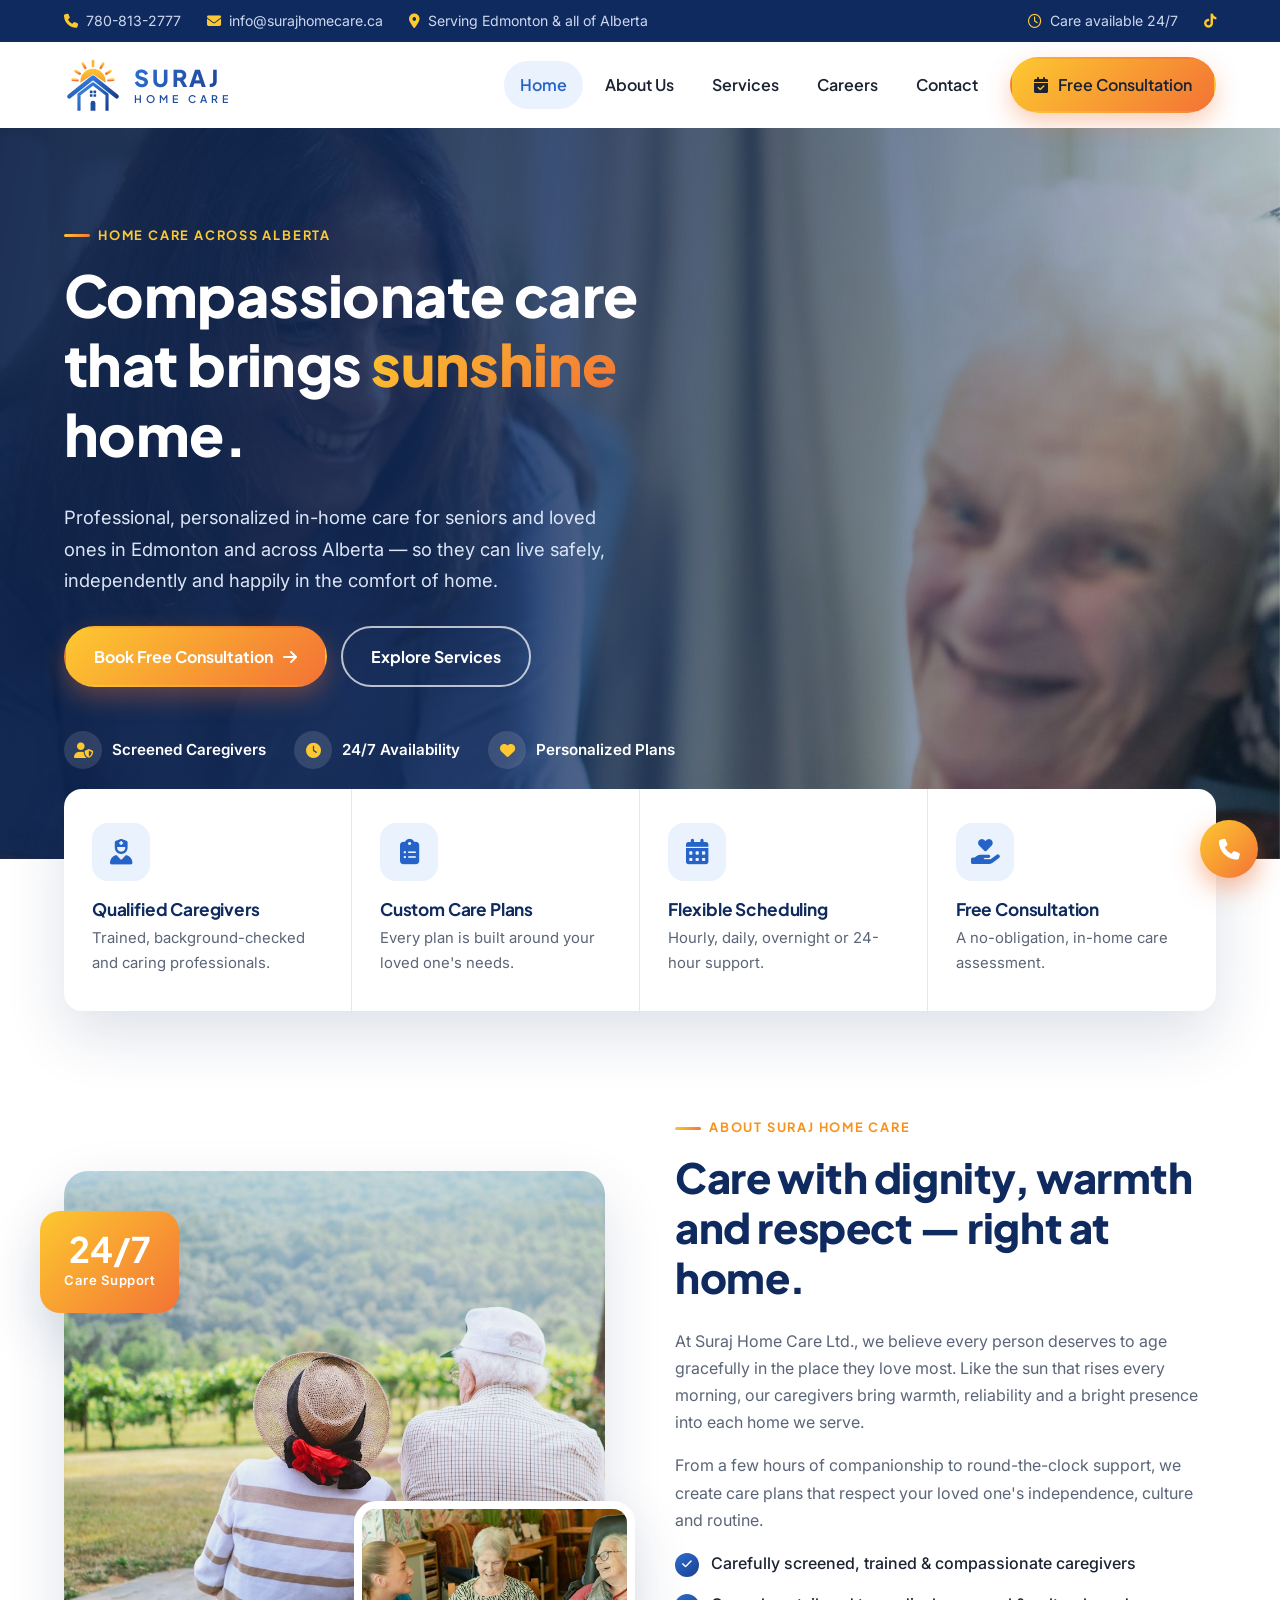
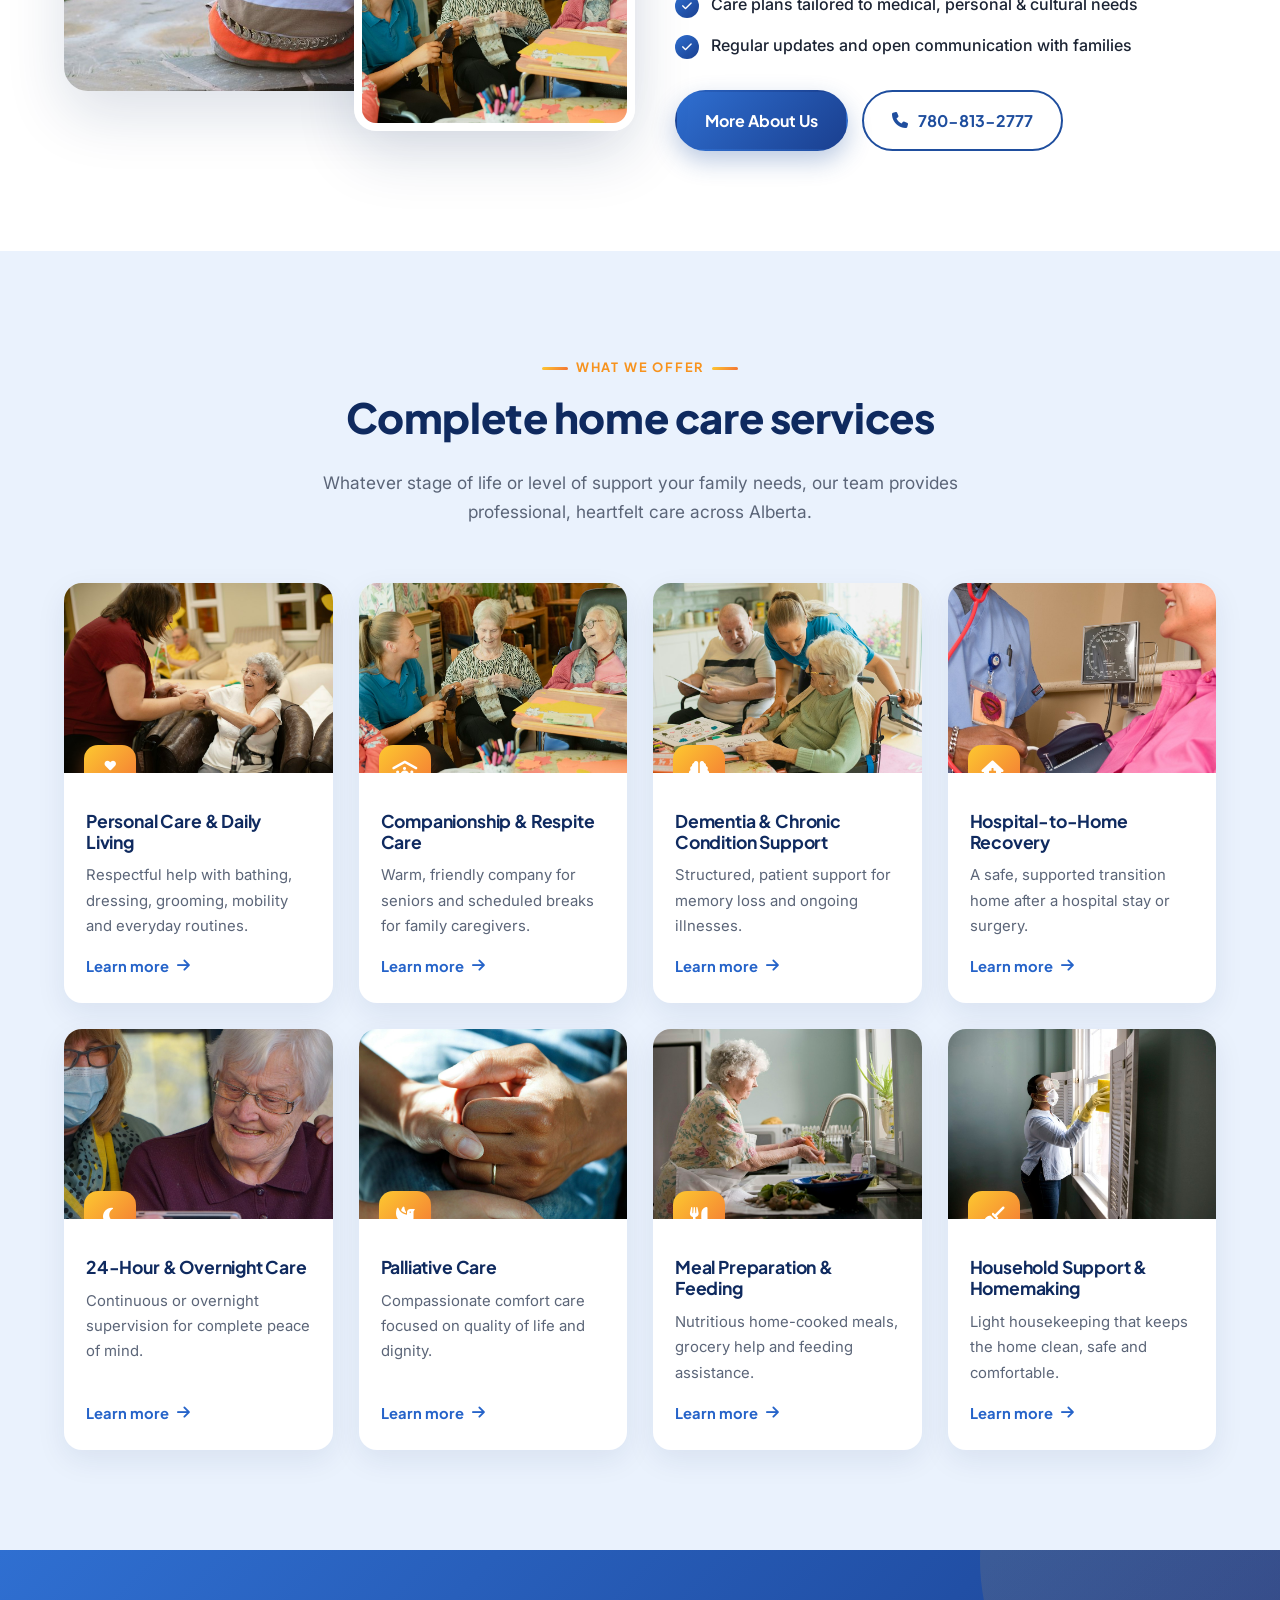
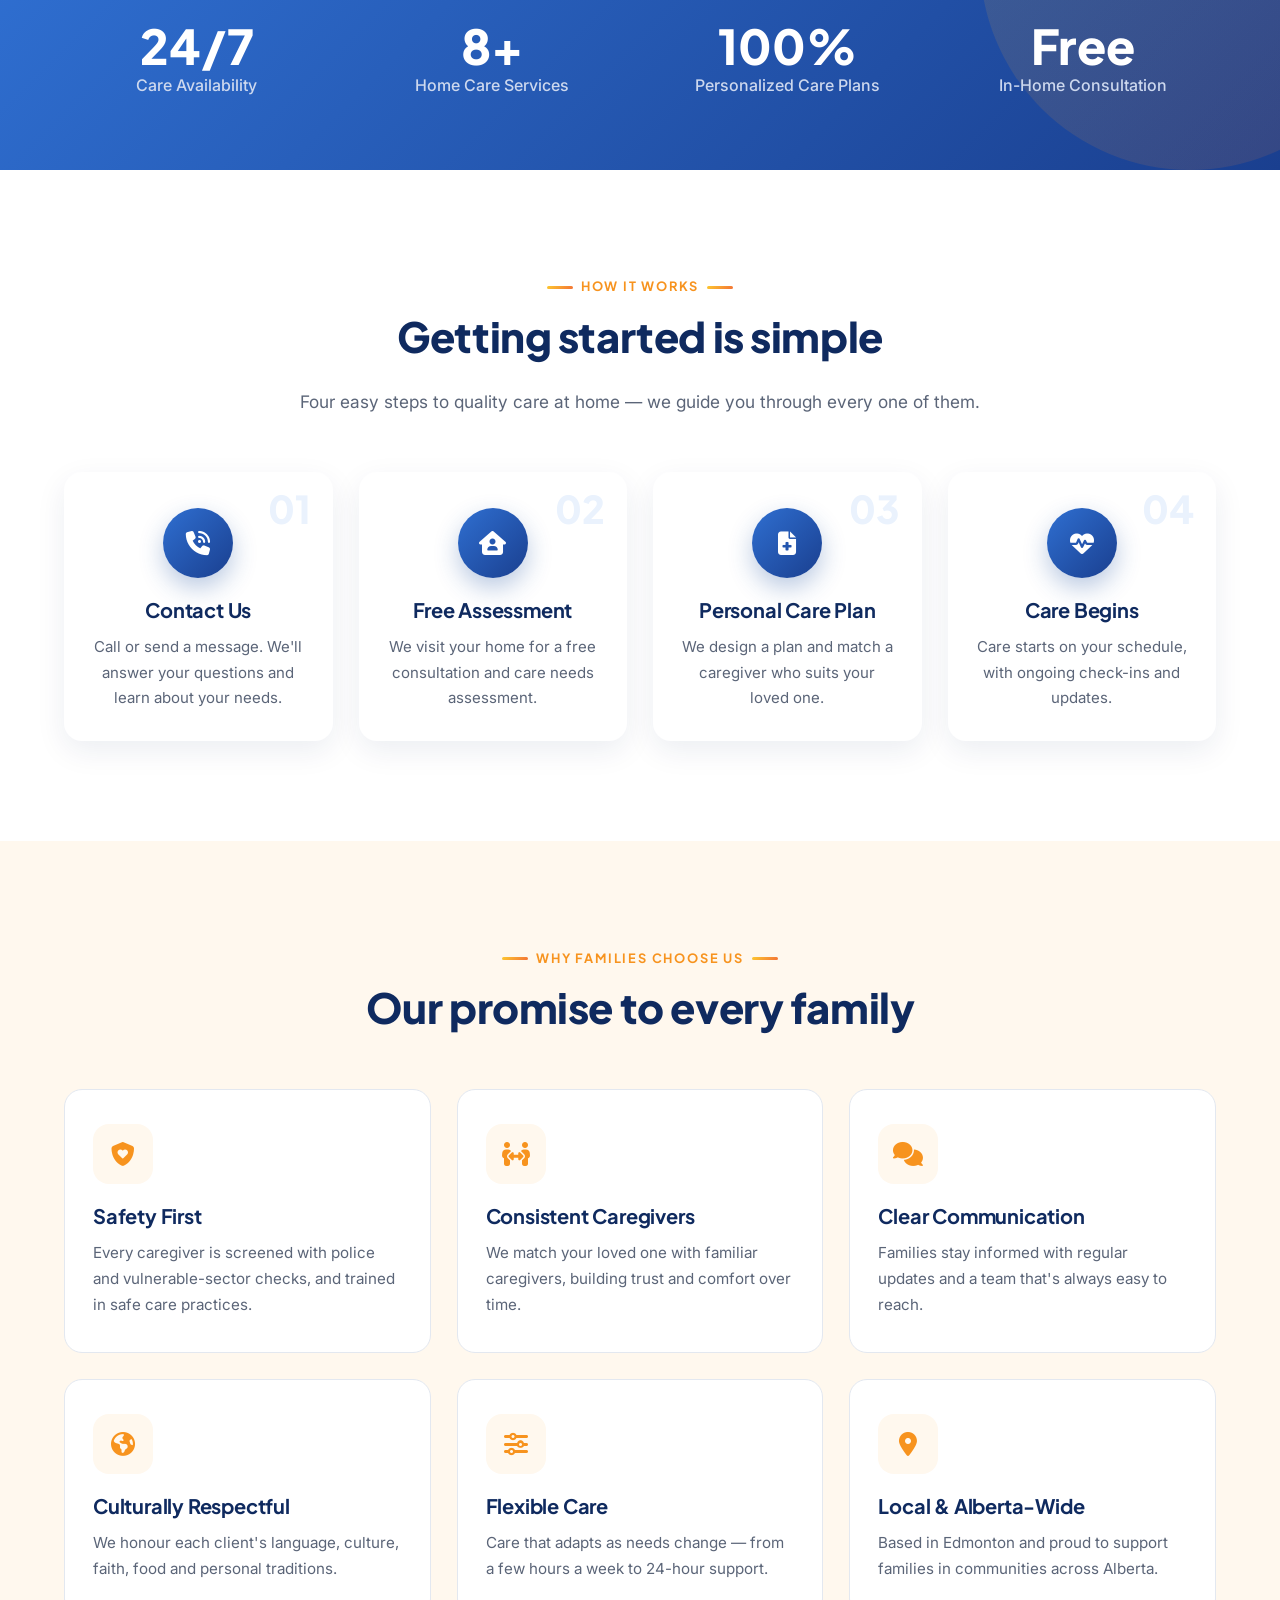
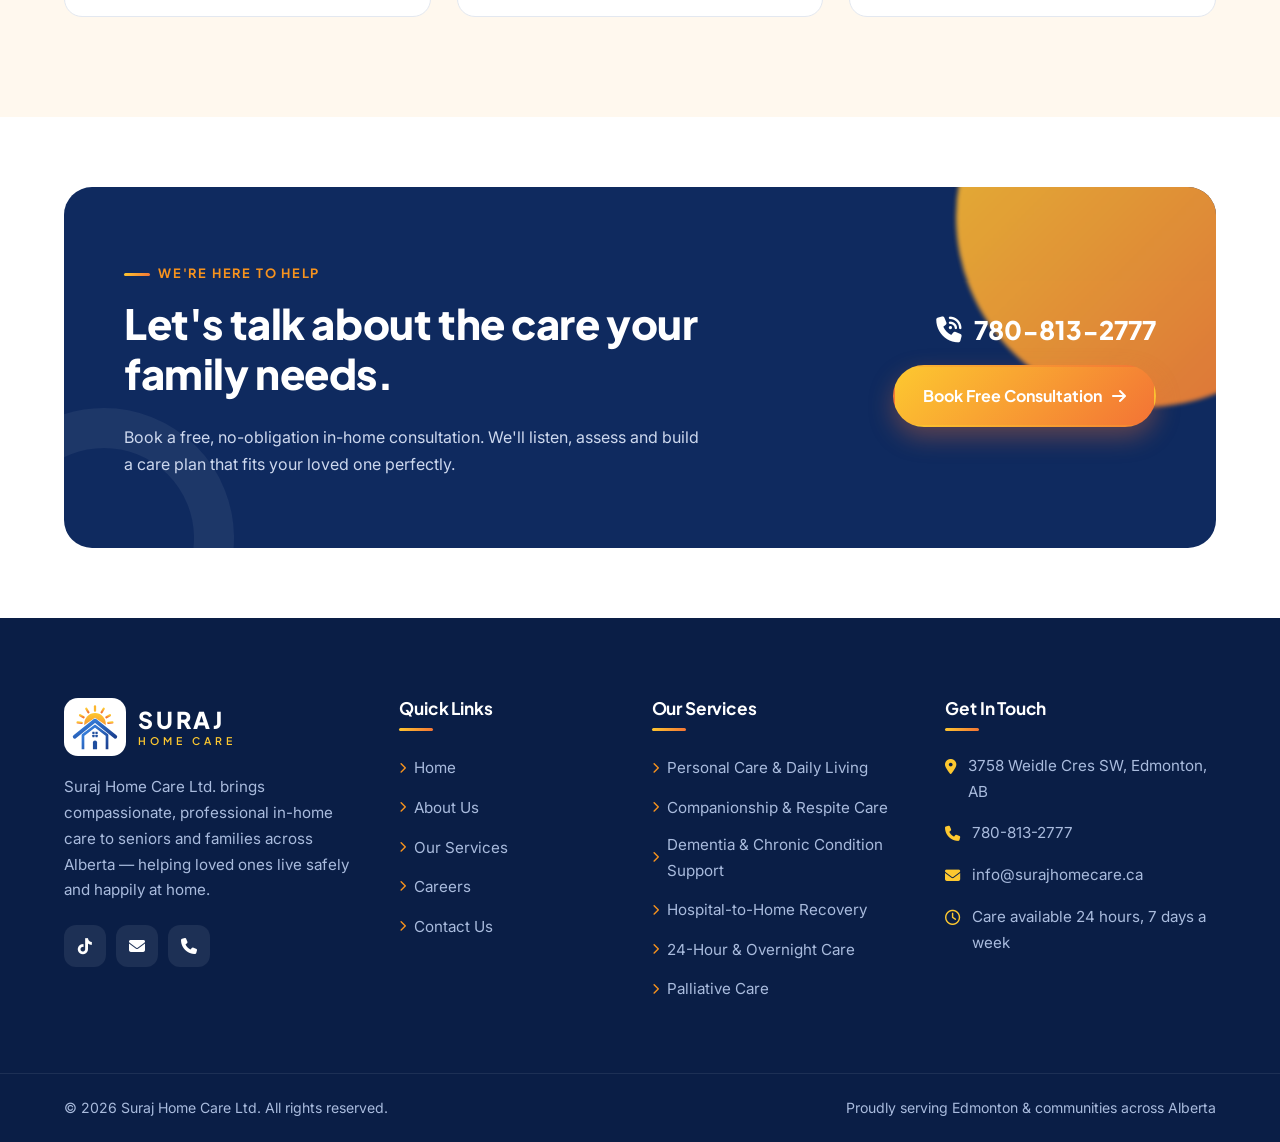
==== commit cd2f2847: "Make site fully mobile friendly - Fix mobile menu: the off-screen slide-out menu made phones render " ====
--- a/index.html
+++ b/index.html
@@ -11,7 +11,7 @@
   <link rel="preconnect" href="https://fonts.gstatic.com" crossorigin>
   <link href="https://fonts.googleapis.com/css2?family=Inter:wght@400;500;600&family=Plus+Jakarta+Sans:wght@500;600;700;800&display=swap" rel="stylesheet">
   <link rel="stylesheet" href="https://cdnjs.cloudflare.com/ajax/libs/font-awesome/6.5.1/css/all.min.css">
-  <link rel="stylesheet" href="css/style.css">
+  <link rel="stylesheet" href="css/style.css?v=2">
 </head>
 <body>
 <div class="topbar">
@@ -40,6 +40,7 @@
       <a href="services.html">Services</a>
       <a href="careers.html">Careers</a>
       <a href="contact.html">Contact</a>
+      <a href="tel:+17808132777" class="nav-call"><i class="fa-solid fa-phone"></i>&nbsp; Call 780-813-2777</a>
       <a href="contact.html#consult" class="btn btn-primary"><i class="fa-solid fa-calendar-check"></i> Free Consultation</a>
     </nav>
     <button class="menu-toggle" aria-label="Open menu" aria-expanded="false"><i class="fa-solid fa-bars"></i></button>
@@ -291,6 +292,6 @@
 
 <a href="tel:+17808132777" class="float-call" aria-label="Call Suraj Home Care"><i class="fa-solid fa-phone"></i></a>
 <button class="to-top" aria-label="Back to top"><i class="fa-solid fa-arrow-up"></i></button>
-<script src="js/main.js"></script>
+<script src="js/main.js?v=2"></script>
 </body>
 </html>
--- a/css/style.css
+++ b/css/style.css
@@ -37,6 +37,9 @@
   -webkit-font-smoothing: antialiased;
   overflow-x: hidden;
 }
+html { overflow-x: hidden; }
+@supports (overflow: clip) { html, body { overflow-x: clip; } }
+.nav-call { display: none !important; }
 img { max-width: 100%; display: block; }
 a { color: var(--blue-600); text-decoration: none; transition: color .2s; }
 a:hover { color: var(--sun); }
@@ -93,7 +96,7 @@
 .topbar i { color: var(--sun-light); }
 
 /* ---------- Header ---------- */
-.header { position: sticky; top: 0; z-index: 100; background: rgba(255,255,255,.96); backdrop-filter: blur(10px); transition: box-shadow .3s; }
+.header { position: sticky; top: 0; z-index: 100; background: rgba(255,255,255,.96); -webkit-backdrop-filter: blur(10px); backdrop-filter: blur(10px); transition: box-shadow .3s; }
 .header.scrolled { box-shadow: 0 6px 24px rgba(15, 42, 95, .08); }
 .header .container { display: flex; align-items: center; justify-content: space-between; height: 86px; gap: 20px; }
 .brand { display: flex; align-items: center; gap: 12px; }
@@ -344,11 +347,15 @@
 }
 @media (max-width: 960px) {
   .menu-toggle { display: grid; place-items: center; }
-  .nav { position: fixed; top: 0; right: 0; height: 100vh; width: min(320px, 85vw); flex-direction: column; align-items: stretch; gap: 4px; padding: 100px 24px 30px; background: #fff; box-shadow: -10px 0 40px rgba(0,0,0,.15); transform: translateX(100%); transition: transform .35s ease; }
-  .nav.open { transform: none; }
-  .nav a { padding: 14px 18px; }
-  .nav .btn { margin: 16px 0 0; }
-  .menu-toggle { position: relative; z-index: 110; }
+  /* Mobile menu: full-screen overlay that stays inside the viewport (no sideways overflow) */
+  .header { backdrop-filter: none; -webkit-backdrop-filter: none; background: #fff; }
+  .nav { position: fixed; inset: 0; z-index: 105; flex-direction: column; align-items: stretch; justify-content: flex-start; gap: 6px; padding: 130px 24px 40px; background: #fff; overflow-y: auto; opacity: 0; visibility: hidden; transform: translateY(-12px); transition: opacity .3s ease, transform .3s ease, visibility .3s; }
+  .nav.open { opacity: 1; visibility: visible; transform: none; }
+  .nav a { padding: 16px 20px; font-size: 1.1rem; border-bottom: 1px solid var(--line); border-radius: 12px; }
+  .nav .btn { margin: 20px 0 0; border-bottom: 0; justify-content: center; }
+  .nav-call { display: flex !important; }
+  .menu-toggle, .brand { position: relative; z-index: 110; }
+  body.menu-open { overflow: hidden; }
   .split, .service-detail, .contact-grid, .cta { grid-template-columns: 1fr; }
   .service-detail:nth-child(even) .sd-media { order: 0; }
   .split { gap: 80px; }
@@ -385,3 +392,69 @@
   .page-banner { padding: 90px 0 80px; }
   .btn { white-space: normal; }
 }
+
+/* ---------- Phone polish ---------- */
+@media (max-width: 640px) {
+  body { font-size: 15.5px; }
+  h1 { font-size: 2.05rem; }
+  h2 { font-size: 1.65rem; }
+  .section-head { margin-bottom: 36px; }
+  .section-sm { padding: 50px 0; }
+  .topbar .container { min-height: 36px; }
+  .topbar-info { gap: 12px; }
+  .topbar-info a:nth-child(2) { display: none; }
+  .hero { min-height: 0; }
+  .hero-bg { background-position: 70% center; }
+  .hero p { font-size: 1rem; }
+  .hero-actions { flex-direction: column; align-items: stretch; }
+  .hero-actions .btn { width: 100%; }
+  .hero-badges { flex-direction: column; gap: 12px; margin-top: 30px; }
+  .feature-strip { margin-top: -50px; }
+  .feature { padding: 24px 20px; display: grid; grid-template-columns: 52px 1fr; column-gap: 16px; align-items: start; }
+  .feature i { width: 52px; height: 52px; margin: 0; grid-row: span 2; font-size: 1.3rem; }
+  .split { gap: 40px; }
+  .split-media img { height: 300px; }
+  .exp-badge { left: 12px; top: 12px; padding: 12px 16px; border-radius: 14px; }
+  .exp-badge strong { font-size: 1.6rem; }
+  .split-actions { flex-direction: column; align-items: stretch; }
+  .split-actions .btn { width: 100%; }
+  .service-card .thumb { height: 200px; }
+  .service-detail { gap: 28px; padding: 44px 0; scroll-margin-top: 90px; }
+  .service-nav { flex-wrap: nowrap; overflow-x: auto; justify-content: flex-start; padding-bottom: 8px; -webkit-overflow-scrolling: touch; scrollbar-width: none; }
+  .service-nav::-webkit-scrollbar { display: none; }
+  .service-nav a { flex: 0 0 auto; }
+  .step { padding: 30px 22px 26px; }
+  .stats-grid { gap: 26px 14px; }
+  .stat span { font-size: .88rem; }
+  .value-card, .job { padding: 26px 22px; }
+  .mv-card { padding: 32px 24px; }
+  .mv-card h3 { font-size: 1.3rem; }
+  .cta h2 { font-size: 1.5rem; }
+  .cta-actions, .cta-actions .btn { width: 100%; }
+  .cta::before { width: 220px; height: 220px; right: -90px; top: -110px; }
+  .info-card { padding: 32px 22px; }
+  .info-item a, .info-item span { font-size: 1rem; word-break: break-word; }
+  .map iframe { height: 300px; }
+  .area-tags { gap: 8px; }
+  .area-tags span { padding: 8px 14px; font-size: .85rem; }
+  .faq summary { padding: 18px 18px; font-size: .97rem; }
+  .faq details p { padding: 0 18px 18px; }
+  /* 16px inputs stop iPhone Safari from zooming in when a field is tapped */
+  .field input, .field select, .field textarea { font-size: 16px; }
+  .form-card h2 { font-size: 1.5rem !important; }
+  .page-banner { padding: 70px 0 60px; }
+  .page-banner p { font-size: 1rem; }
+  .footer { padding-top: 56px; }
+  .footer-grid { gap: 34px; padding-bottom: 40px; }
+  .footer-bottom .container { flex-direction: column; text-align: center; }
+  .float-call { right: 16px; bottom: 16px; width: 54px; height: 54px; }
+  .to-top { right: 22px; bottom: 82px; }
+}
+@media (max-width: 380px) {
+  .brand-text strong { font-size: 1.05rem; }
+  .brand-text small { font-size: .58rem; letter-spacing: .3em; }
+  .brand img { width: 42px; height: 40px; }
+  h1 { font-size: 1.85rem; }
+  .stats-grid { grid-template-columns: 1fr 1fr; }
+  .stat strong { font-size: 2rem; }
+}
